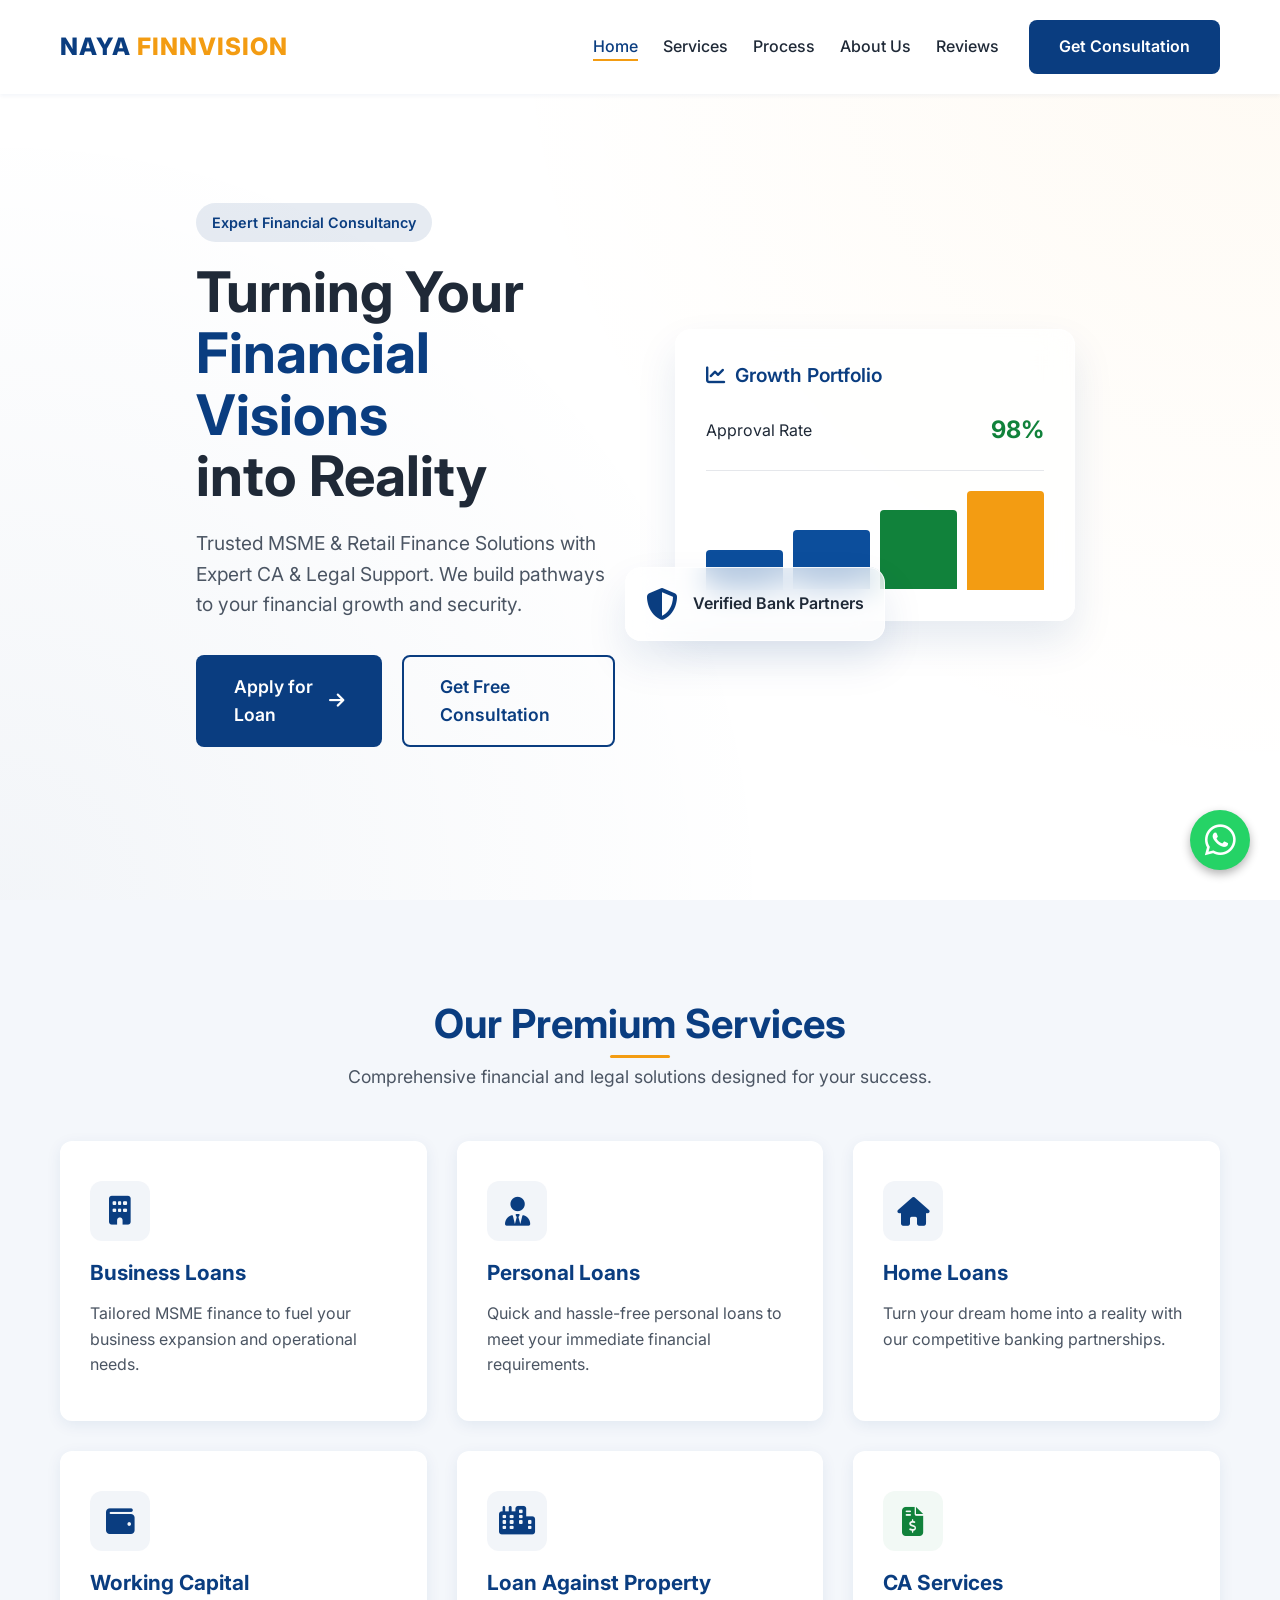
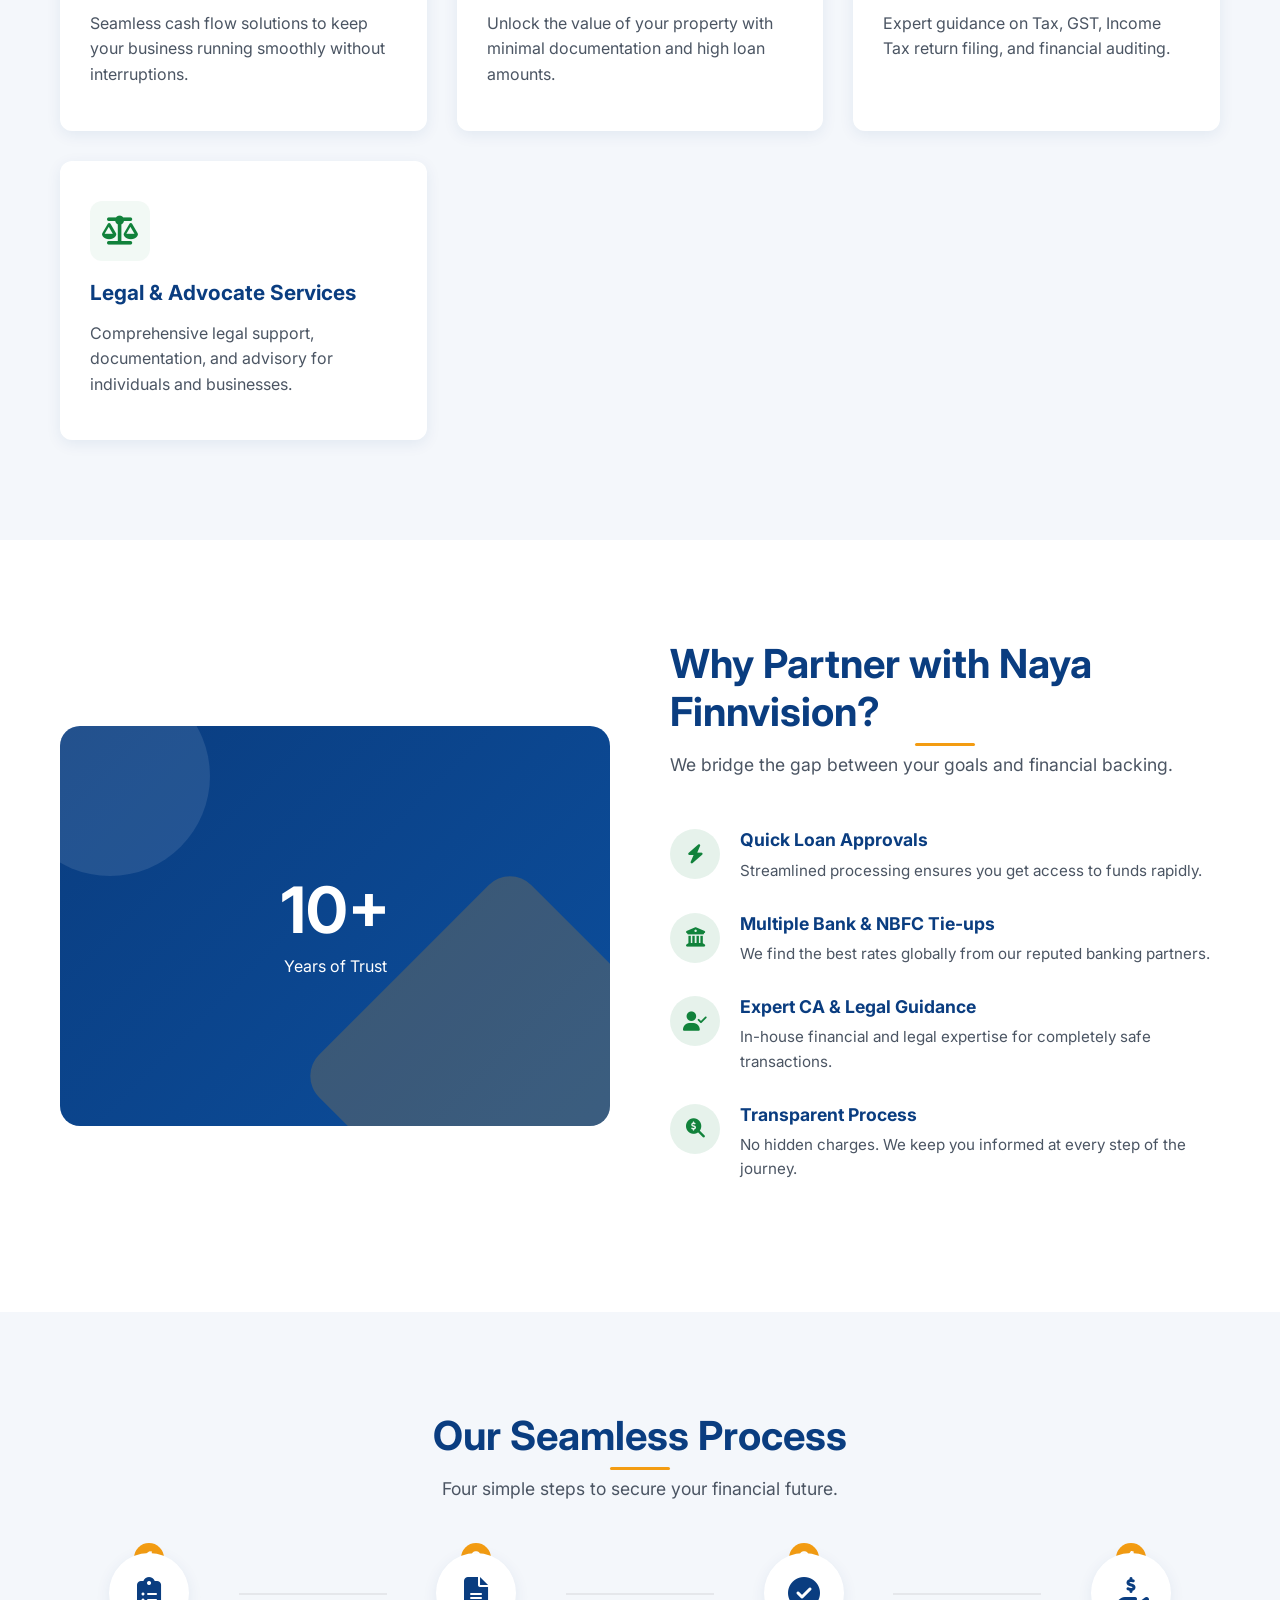
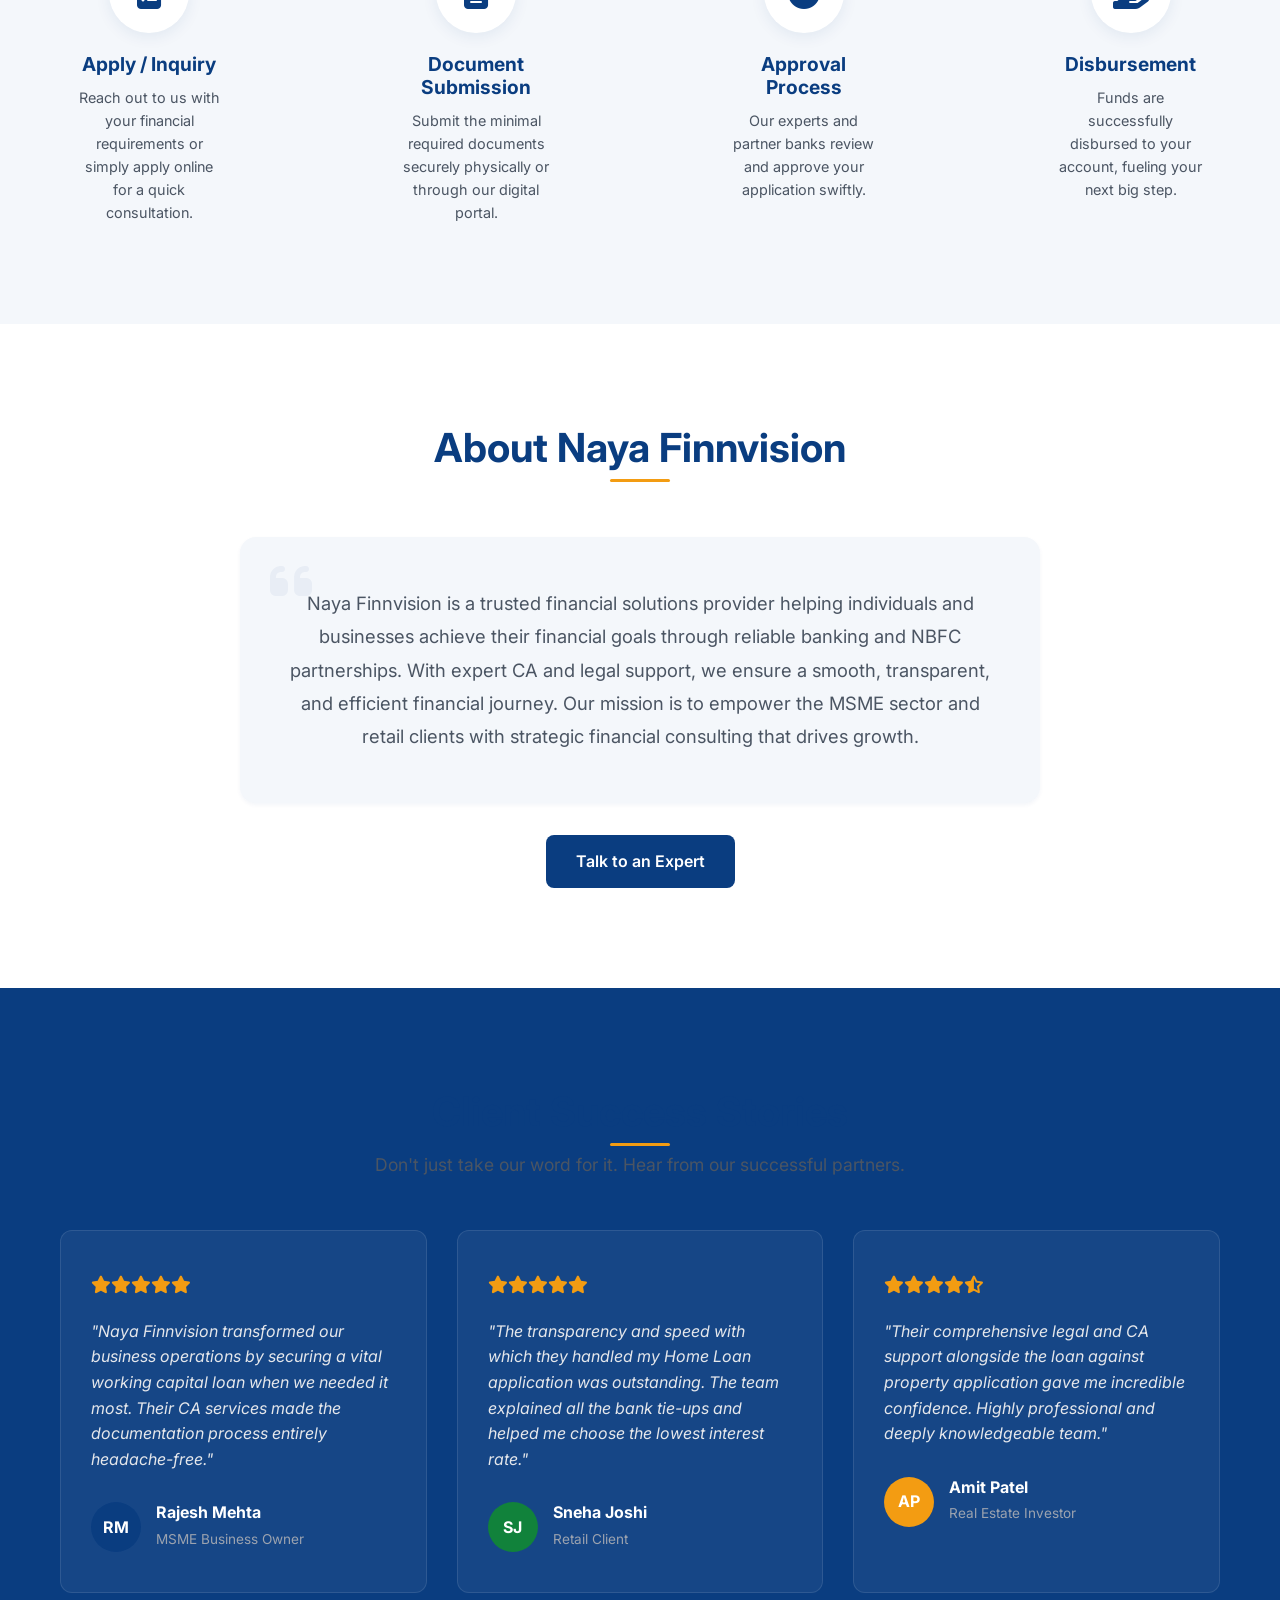
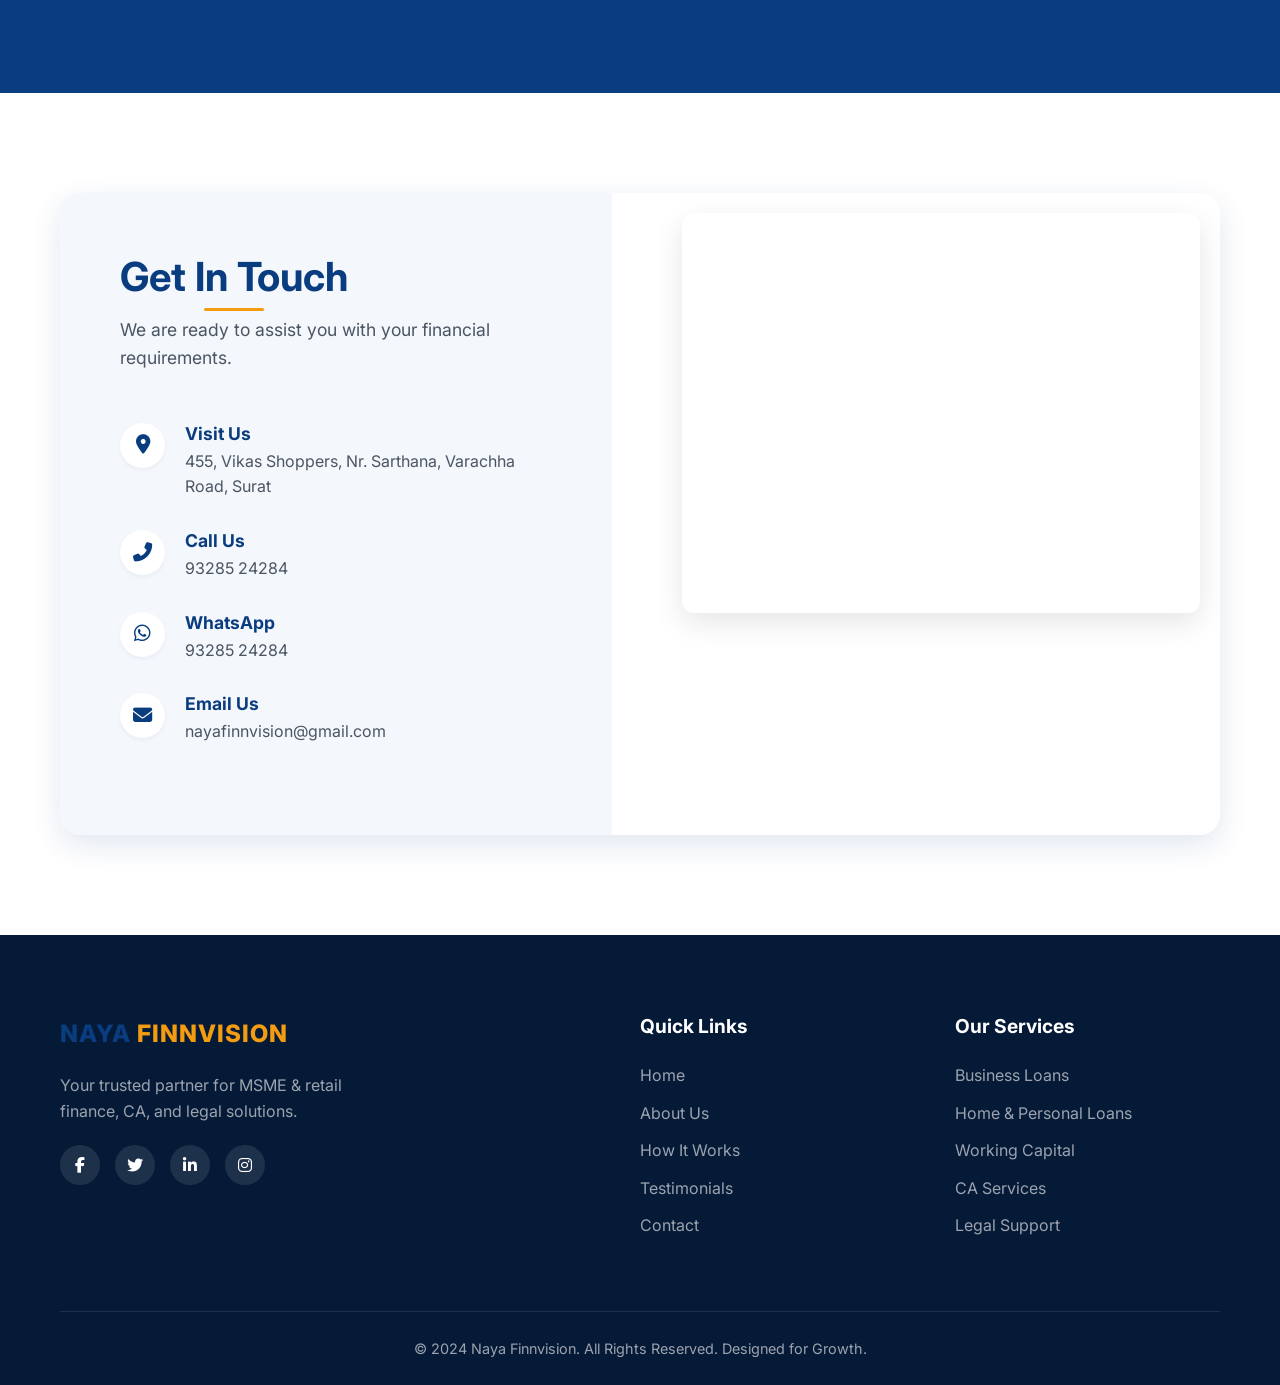
==== index.html @ 0c2c33d8 "first commit" ====
<!DOCTYPE html>
<html lang="en">
<head>
    <meta charset="UTF-8">
    <meta name="viewport" content="width=device-width, initial-scale=1.0">
    <title>Naya Finnvision | MSME & Retail Finance Solutions</title>
    <meta name="description" content="Trusted MSME & Retail Finance Solutions with Expert CA & Legal Support in Surat.">
    
    <!-- Google Fonts -->
    <link rel="preconnect" href="https://fonts.googleapis.com">
    <link rel="preconnect" href="https://fonts.gstatic.com" crossorigin>
    <link href="https://fonts.googleapis.com/css2?family=Inter:wght@300;400;500;600;700;800&display=swap" rel="stylesheet">
    
    <!-- FontAwesome -->
    <link rel="stylesheet" href="https://cdnjs.cloudflare.com/ajax/libs/font-awesome/6.4.0/css/all.min.css">
    
    <!-- AOS CSS for Animations -->
    <link href="https://unpkg.com/aos@2.3.1/dist/aos.css" rel="stylesheet">

    <link rel="stylesheet" href="style.css">
</head>
<body>

    <!-- Sticky Header -->
    <header id="header">
        <div class="container header-container">
            <a href="#" class="logo">
                <!-- Using text as placeholder, client can replace with img tag -->
                <span class="logo-text">NAYA <span class="highlight">FINNVISION</span></span>
            </a>
            <nav class="nav-menu" id="nav-menu">
                <ul class="nav-list">
                    <li><a href="#home" class="nav-link active">Home</a></li>
                    <li><a href="#services" class="nav-link">Services</a></li>
                    <li><a href="#process" class="nav-link">Process</a></li>
                    <li><a href="#about" class="nav-link">About Us</a></li>
                    <li><a href="#testimonials" class="nav-link">Reviews</a></li>
                </ul>
                <a href="#contact" class="btn btn-primary d-mobile-none">Get Consultation</a>
            </nav>
            <div class="mobile-toggle" id="mobile-toggle">
                <i class="fas fa-bars"></i>
            </div>
        </div>
    </header>

    <!-- Floating WhatsApp Button -->
    <a href="https://wa.me/919328524284" class="whatsapp-float" target="_blank" aria-label="Chat on WhatsApp">
        <i class="fab fa-whatsapp"></i>
    </a>

    <!-- Hero Section -->
    <section id="home" class="hero section-padding">
        <div class="hero-bg"></div>
        <div class="container hero-container">
            <div class="hero-content" data-aos="fade-up" data-aos-duration="1000">
                <div class="hero-badge">Expert Financial Consultancy</div>
                <h1 class="hero-title">Turning Your <span>Financial Visions</span> <br>into Reality</h1>
                <p class="hero-subtitle">Trusted MSME & Retail Finance Solutions with Expert CA & Legal Support. We build pathways to your financial growth and security.</p>
                <div class="hero-cta">
                    <a href="#services" class="btn btn-primary btn-lg">Apply for Loan <i class="fas fa-arrow-right"></i></a>
                    <a href="#contact" class="btn btn-outline btn-lg">Get Free Consultation</a>
                </div>
            </div>
            <div class="hero-image" data-aos="fade-left" data-aos-duration="1200" data-aos-delay="200">
                <div class="glass-card main-glass-card">
                    <div class="glass-header">
                        <i class="fas fa-chart-line"></i> Growth Portfolio
                    </div>
                    <div class="glass-body">
                        <div class="stat-row">
                            <span class="stat-label">Approval Rate</span>
                            <span class="stat-value text-green">98%</span>
                        </div>
                        <div class="bar-chart">
                            <div class="bar bar-1"></div>
                            <div class="bar bar-2"></div>
                            <div class="bar bar-3"></div>
                            <div class="bar bar-4 text-orange"></div>
                        </div>
                    </div>
                </div>
                <div class="glass-card small-glass-card float-anim">
                    <i class="fas fa-shield-alt text-blue"></i>
                    <p>Verified Bank Partners</p>
                </div>
            </div>
        </div>
    </section>

    <!-- Services Section -->
    <section id="services" class="services section-padding bg-light">
        <div class="container">
            <div class="section-title text-center" data-aos="fade-up">
                <h2>Our Premium Services</h2>
                <p>Comprehensive financial and legal solutions designed for your success.</p>
            </div>
            <div class="services-grid">
                <!-- Service 1 -->
                <div class="service-card" data-aos="fade-up" data-aos-delay="100">
                    <div class="service-icon"><i class="fas fa-building"></i></div>
                    <h3>Business Loans</h3>
                    <p>Tailored MSME finance to fuel your business expansion and operational needs.</p>
                </div>
                <!-- Service 2 -->
                <div class="service-card" data-aos="fade-up" data-aos-delay="200">
                    <div class="service-icon"><i class="fas fa-user-tie"></i></div>
                    <h3>Personal Loans</h3>
                    <p>Quick and hassle-free personal loans to meet your immediate financial requirements.</p>
                </div>
                <!-- Service 3 -->
                <div class="service-card" data-aos="fade-up" data-aos-delay="300">
                    <div class="service-icon"><i class="fas fa-home"></i></div>
                    <h3>Home Loans</h3>
                    <p>Turn your dream home into a reality with our competitive banking partnerships.</p>
                </div>
                <!-- Service 4 -->
                <div class="service-card" data-aos="fade-up" data-aos-delay="400">
                    <div class="service-icon"><i class="fas fa-wallet"></i></div>
                    <h3>Working Capital</h3>
                    <p>Seamless cash flow solutions to keep your business running smoothly without interruptions.</p>
                </div>
                <!-- Service 5 -->
                <div class="service-card" data-aos="fade-up" data-aos-delay="500">
                    <div class="service-icon"><i class="fas fa-city"></i></div>
                    <h3>Loan Against Property</h3>
                    <p>Unlock the value of your property with minimal documentation and high loan amounts.</p>
                </div>
                <!-- Service 6 -->
                <div class="service-card" data-aos="fade-up" data-aos-delay="600">
                    <div class="service-icon icon-alt"><i class="fas fa-file-invoice-dollar"></i></div>
                    <h3>CA Services</h3>
                    <p>Expert guidance on Tax, GST, Income Tax return filing, and financial auditing.</p>
                </div>
                <!-- Service 7 -->
                <div class="service-card" data-aos="fade-up" data-aos-delay="700">
                    <div class="service-icon icon-alt"><i class="fas fa-balance-scale"></i></div>
                    <h3>Legal & Advocate Services</h3>
                    <p>Comprehensive legal support, documentation, and advisory for individuals and businesses.</p>
                </div>
            </div>
        </div>
    </section>

    <!-- Why Choose Us -->
    <section class="why-choose-us section-padding">
        <div class="container">
            <div class="why-container">
                <div class="why-image" data-aos="fade-right">
                    <div class="image-wrapper">
                        <!-- Placeholder graphic reflecting trust and success -->
                        <div class="geometric-shape shape-1"></div>
                        <div class="geometric-shape shape-2"></div>
                        <div class="trust-badge">
                            <h3>10+</h3>
                            <p>Years of Trust</p>
                        </div>
                    </div>
                </div>
                <div class="why-content" data-aos="fade-left">
                    <div class="section-title">
                        <h2>Why Partner with Naya Finnvision?</h2>
                        <p>We bridge the gap between your goals and financial backing.</p>
                    </div>
                    <ul class="feature-list">
                        <li>
                            <div class="feature-icon"><i class="fas fa-bolt"></i></div>
                            <div class="feature-text">
                                <h4>Quick Loan Approvals</h4>
                                <p>Streamlined processing ensures you get access to funds rapidly.</p>
                            </div>
                        </li>
                        <li>
                            <div class="feature-icon"><i class="fas fa-university"></i></div>
                            <div class="feature-text">
                                <h4>Multiple Bank & NBFC Tie-ups</h4>
                                <p>We find the best rates globally from our reputed banking partners.</p>
                            </div>
                        </li>
                        <li>
                            <div class="feature-icon"><i class="fas fa-user-check"></i></div>
                            <div class="feature-text">
                                <h4>Expert CA & Legal Guidance</h4>
                                <p>In-house financial and legal expertise for completely safe transactions.</p>
                            </div>
                        </li>
                        <li>
                            <div class="feature-icon"><i class="fas fa-search-dollar"></i></div>
                            <div class="feature-text">
                                <h4>Transparent Process</h4>
                                <p>No hidden charges. We keep you informed at every step of the journey.</p>
                            </div>
                        </li>
                    </ul>
                </div>
            </div>
        </div>
    </section>

    <!-- Process Section -->
    <section id="process" class="process section-padding bg-light">
        <div class="container">
            <div class="section-title text-center" data-aos="fade-up">
                <h2>Our Seamless Process</h2>
                <p>Four simple steps to secure your financial future.</p>
            </div>
            <div class="process-steps">
                <div class="step" data-aos="fade-up" data-aos-delay="100">
                    <div class="step-icon">1</div>
                    <div class="step-icon-inner"><i class="fas fa-clipboard-list"></i></div>
                    <h3>Apply / Inquiry</h3>
                    <p>Reach out to us with your financial requirements or simply apply online for a quick consultation.</p>
                </div>
                <div class="step-connector" data-aos="fade-in" data-aos-delay="200"></div>
                <div class="step" data-aos="fade-up" data-aos-delay="300">
                    <div class="step-icon">2</div>
                    <div class="step-icon-inner"><i class="fas fa-file-alt"></i></div>
                    <h3>Document Submission</h3>
                    <p>Submit the minimal required documents securely physically or through our digital portal.</p>
                </div>
                <div class="step-connector" data-aos="fade-in" data-aos-delay="400"></div>
                <div class="step" data-aos="fade-up" data-aos-delay="500">
                    <div class="step-icon">3</div>
                    <div class="step-icon-inner"><i class="fas fa-check-circle"></i></div>
                    <h3>Approval Process</h3>
                    <p>Our experts and partner banks review and approve your application swiftly.</p>
                </div>
                <div class="step-connector" data-aos="fade-in" data-aos-delay="600"></div>
                <div class="step" data-aos="fade-up" data-aos-delay="700">
                    <div class="step-icon">4</div>
                    <div class="step-icon-inner"><i class="fas fa-hand-holding-usd"></i></div>
                    <h3>Disbursement</h3>
                    <p>Funds are successfully disbursed to your account, fueling your next big step.</p>
                </div>
            </div>
        </div>
    </section>

    <!-- About Section -->
    <section id="about" class="about section-padding">
        <div class="container">
            <div class="about-container">
                <div class="about-content" data-aos="fade-up">
                    <div class="section-title">
                        <h2>About Naya Finnvision</h2>
                    </div>
                    <div class="about-text-box">
                        <i class="fas fa-quote-left quote-icon"></i>
                        <p class="about-para">
                            Naya Finnvision is a trusted financial solutions provider helping individuals and businesses achieve their financial goals through reliable banking and NBFC partnerships. With expert CA and legal support, we ensure a smooth, transparent, and efficient financial journey. Our mission is to empower the MSME sector and retail clients with strategic financial consulting that drives growth.
                        </p>
                    </div>
                    <a href="#contact" class="btn btn-primary mt-4">Talk to an Expert</a>
                </div>
            </div>
        </div>
    </section>

    <!-- Testimonials Section -->
    <section id="testimonials" class="testimonials section-padding bg-dark text-white">
        <div class="container">
            <div class="section-title text-center" data-aos="fade-up">
                <h2>Client Success Stories</h2>
                <p>Don't just take our word for it. Hear from our successful partners.</p>
            </div>
            <div class="testimonial-grid">
                <!-- Review 1 -->
                <div class="testimonial-card" data-aos="fade-up" data-aos-delay="100">
                    <div class="stars">
                        <i class="fas fa-star"></i><i class="fas fa-star"></i><i class="fas fa-star"></i><i class="fas fa-star"></i><i class="fas fa-star"></i>
                    </div>
                    <p class="review-text">"Naya Finnvision transformed our business operations by securing a vital working capital loan when we needed it most. Their CA services made the documentation process entirely headache-free."</p>
                    <div class="reviewer">
                        <div class="avatar bg-blue">RM</div>
                        <div class="reviewer-info">
                            <h4>Rajesh Mehta</h4>
                            <span>MSME Business Owner</span>
                        </div>
                    </div>
                </div>
                <!-- Review 2 -->
                <div class="testimonial-card" data-aos="fade-up" data-aos-delay="200">
                    <div class="stars">
                        <i class="fas fa-star"></i><i class="fas fa-star"></i><i class="fas fa-star"></i><i class="fas fa-star"></i><i class="fas fa-star"></i>
                    </div>
                    <p class="review-text">"The transparency and speed with which they handled my Home Loan application was outstanding. The team explained all the bank tie-ups and helped me choose the lowest interest rate."</p>
                    <div class="reviewer">
                        <div class="avatar bg-green">SJ</div>
                        <div class="reviewer-info">
                            <h4>Sneha Joshi</h4>
                            <span>Retail Client</span>
                        </div>
                    </div>
                </div>
                <!-- Review 3 -->
                <div class="testimonial-card" data-aos="fade-up" data-aos-delay="300">
                    <div class="stars">
                        <i class="fas fa-star"></i><i class="fas fa-star"></i><i class="fas fa-star"></i><i class="fas fa-star"></i><i class="fas fa-star-half-alt"></i>
                    </div>
                    <p class="review-text">"Their comprehensive legal and CA support alongside the loan against property application gave me incredible confidence. Highly professional and deeply knowledgeable team."</p>
                    <div class="reviewer">
                        <div class="avatar bg-orange">AP</div>
                        <div class="reviewer-info">
                            <h4>Amit Patel</h4>
                            <span>Real Estate Investor</span>
                        </div>
                    </div>
                </div>
            </div>
        </div>
    </section>

    <!-- Contact Section -->
    <section id="contact" class="contact section-padding">
        <div class="container">
            <div class="contact-container">
                <div class="contact-info" data-aos="fade-right">
                    <div class="section-title">
                        <h2>Get In Touch</h2>
                        <p>We are ready to assist you with your financial requirements.</p>
                    </div>
                    <div class="contact-list">
                        <div class="contact-item">
                            <div class="icon"><i class="fas fa-map-marker-alt"></i></div>
                            <div class="content">
                                <h4>Visit Us</h4>
                                <p>455, Vikas Shoppers, Nr. Sarthana, Varachha Road, Surat</p>
                            </div>
                        </div>
                        <div class="contact-item">
                            <div class="icon"><i class="fas fa-phone-alt"></i></div>
                            <div class="content">
                                <h4>Call Us</h4>
                                <p>93285 24284</p>
                            </div>
                        </div>
                        <div class="contact-item">
                            <div class="icon"><i class="fab fa-whatsapp"></i></div>
                            <div class="content">
                                <h4>WhatsApp</h4>
                                <p>93285 24284</p>
                            </div>
                        </div>
                        <div class="contact-item">
                            <div class="icon"><i class="fas fa-envelope"></i></div>
                            <div class="content">
                                <h4>Email Us</h4>
                                <p>nayafinnvision@gmail.com</p>
                            </div>
                        </div>
                    </div>
                </div>
                <div class="contact-map" data-aos="fade-left">
                    <!-- Embedded Google Map -->
                    <iframe 
                        src="https://www.google.com/maps/embed?pb=!1m18!1m12!1m3!1d119062.9998124!2d72.74836696191636!3d21.164392476569145!2m3!1f0!2f0!3f0!3m2!1i1024!2i768!4f13.1!3m3!1m2!1s0x3be04e59411d1563%3A0xfe4558290938b042!2sSurat%2C%20Gujarat!5e0!3m2!1sen!2sin!4v1716382098650!5m2!1sen!2sin" 
                        width="100%" 
                        height="400" 
                        style="border:0; border-radius: 12px; box-shadow: 0 10px 30px rgba(0,0,0,0.1);" 
                        allowfullscreen="" 
                        loading="lazy" 
                        referrerpolicy="no-referrer-when-downgrade">
                    </iframe>
                </div>
            </div>
        </div>
    </section>

    <!-- Footer -->
    <footer class="footer">
        <div class="container">
            <div class="footer-top">
                <div class="footer-brand">
                    <a href="#" class="logo footer-logo">
                        <span class="logo-text text-white">NAYA <span class="highlight">FINNVISION</span></span>
                    </a>
                    <p>Your trusted partner for MSME & retail finance, CA, and legal solutions.</p>
                    <div class="social-links">
                        <a href="#"><i class="fab fa-facebook-f"></i></a>
                        <a href="#"><i class="fab fa-twitter"></i></a>
                        <a href="#"><i class="fab fa-linkedin-in"></i></a>
                        <a href="#"><i class="fab fa-instagram"></i></a>
                    </div>
                </div>
                <div class="footer-links">
                    <h3>Quick Links</h3>
                    <ul>
                        <li><a href="#home">Home</a></li>
                        <li><a href="#about">About Us</a></li>
                        <li><a href="#process">How It Works</a></li>
                        <li><a href="#testimonials">Testimonials</a></li>
                        <li><a href="#contact">Contact</a></li>
                    </ul>
                </div>
                <div class="footer-links">
                    <h3>Our Services</h3>
                    <ul>
                        <li><a href="#services">Business Loans</a></li>
                        <li><a href="#services">Home & Personal Loans</a></li>
                        <li><a href="#services">Working Capital</a></li>
                        <li><a href="#services">CA Services</a></li>
                        <li><a href="#services">Legal Support</a></li>
                    </ul>
                </div>
            </div>
            <div class="footer-bottom">
                <p>&copy; 2024 Naya Finnvision. All Rights Reserved. Designed for Growth.</p>
            </div>
        </div>
    </footer>

    <!-- AOS JS -->
    <script src="https://unpkg.com/aos@2.3.1/dist/aos.js"></script>
    <script src="script.js"></script>
</body>
</html>
---- style.css ----
/* CSS Variables defining the Brand Identity */
:root {
    /* Brand Colors */
    --deep-blue: #0A3D80;
    --deep-blue-light: #0C4E9C;
    --green: #11823B;
    --green-light: #189e49;
    --orange: #F39C12;
    --yellow: #F1C40F;
    
    /* Backgrounds & Text */
    --bg-light: #F4F7FB;
    --bg-white: #FFFFFF;
    --text-primary: #1F2937;
    --text-secondary: #4B5563;
    --text-light: #9CA3AF;
    --border-color: #E5E7EB;

    /* Shadows */
    --shadow-sm: 0 2px 4px rgba(10, 61, 128, 0.05);
    --shadow-md: 0 4px 15px rgba(10, 61, 128, 0.08);
    --shadow-lg: 0 10px 30px rgba(10, 61, 128, 0.12);
    --shadow-hover: 0 15px 40px rgba(10, 61, 128, 0.18);
    
    /* Transition */
    --transition: all 0.3s ease;
}

/* Base Styles */
* {
    margin: 0;
    padding: 0;
    box-sizing: border-box;
}

html {
    scroll-behavior: smooth;
    font-size: 16px;
}

body {
    font-family: 'Inter', sans-serif;
    color: var(--text-primary);
    line-height: 1.6;
    background-color: var(--bg-white);
    overflow-x: hidden;
}

a {
    text-decoration: none;
    color: inherit;
    transition: var(--transition);
}

ul {
    list-style: none;
}

img {
    max-width: 100%;
    height: auto;
}

/* Typography */
h1, h2, h3, h4, h5, h6 {
    color: var(--deep-blue);
    font-weight: 700;
    line-height: 1.2;
}

.text-blue { color: var(--deep-blue) !important; }
.text-green { color: var(--green) !important; }
.text-orange { color: var(--orange) !important; }

.bg-dark { background-color: var(--deep-blue) !important; color: white; }
.bg-light { background-color: var(--bg-light) !important; }
.bg-blue { background-color: var(--deep-blue); }
.bg-green { background-color: var(--green); }
.bg-orange { background-color: var(--orange); }

/* Layout Utilities */
.container {
    max-width: 1200px;
    margin: 0 auto;
    padding: 0 20px;
}

.section-padding {
    padding: 100px 0;
}

.text-center {
    text-align: center;
}

.mt-4 {
    margin-top: 2rem;
}

.section-title {
    margin-bottom: 50px;
}

.section-title h2 {
    font-size: 2.5rem;
    margin-bottom: 15px;
    position: relative;
    display: inline-block;
}

.section-title h2::after {
    content: '';
    position: absolute;
    bottom: -10px;
    left: 50%;
    transform: translateX(-50%);
    width: 60px;
    height: 3px;
    background-color: var(--orange);
    border-radius: 2px;
}

.section-title.text-left h2::after {
    left: 0;
    transform: none;
}

.section-title p {
    color: var(--text-secondary);
    font-size: 1.1rem;
    max-width: 600px;
    margin: 0 auto;
}

/* Buttons */
.btn {
    display: inline-flex;
    align-items: center;
    justify-content: center;
    padding: 12px 28px;
    border-radius: 8px;
    font-weight: 600;
    font-size: 1rem;
    cursor: pointer;
    transition: var(--transition);
    border: 2px solid transparent;
}

.btn-primary {
    background-color: var(--deep-blue);
    color: white;
}

.btn-primary:hover {
    background-color: var(--deep-blue-light);
    transform: translateY(-2px);
    box-shadow: var(--shadow-md);
}

.btn-outline {
    background-color: transparent;
    border-color: var(--deep-blue);
    color: var(--deep-blue);
}

.btn-outline:hover {
    background-color: var(--deep-blue);
    color: white;
}

.btn-lg {
    padding: 16px 36px;
    font-size: 1.1rem;
}

.btn i {
    margin-left: 8px;
}

/* Header & Navigation */
header {
    position: fixed;
    top: 0;
    left: 0;
    width: 100%;
    background-color: rgba(255, 255, 255, 0.95);
    backdrop-filter: blur(10px);
    box-shadow: var(--shadow-sm);
    z-index: 1000;
    transition: var(--transition);
    padding: 20px 0;
}

header.scrolled {
    padding: 15px 0;
    box-shadow: var(--shadow-md);
}

.header-container {
    display: flex;
    justify-content: space-between;
    align-items: center;
}

.logo {
    display: flex;
    align-items: center;
}

.logo-text {
    font-size: 1.5rem;
    font-weight: 800;
    color: var(--deep-blue);
    letter-spacing: 1px;
}

.logo-text .highlight {
    color: var(--orange);
}

.nav-menu {
    display: flex;
    align-items: center;
    gap: 30px;
}

.nav-list {
    display: flex;
    gap: 25px;
}

.nav-link {
    color: var(--text-primary);
    font-weight: 500;
    font-size: 1rem;
    position: relative;
}

.nav-link::after {
    content: '';
    position: absolute;
    bottom: -5px;
    left: 0;
    width: 0;
    height: 2px;
    background-color: var(--orange);
    transition: var(--transition);
}

.nav-link:hover::after, .nav-link.active::after {
    width: 100%;
}

.nav-link:hover, .nav-link.active {
    color: var(--deep-blue);
}

.mobile-toggle {
    display: none;
    font-size: 1.5rem;
    color: var(--deep-blue);
    cursor: pointer;
}

/* Hero Section */
.hero {
    position: relative;
    padding-top: 150px;
    min-height: 100vh;
    display: flex;
    align-items: center;
    overflow: hidden;
}

.hero-bg {
    position: absolute;
    top: 0;
    left: 0;
    width: 100%;
    height: 100%;
    background: radial-gradient(circle at right top, rgba(243, 156, 18, 0.05), transparent 50%),
                radial-gradient(circle at left bottom, rgba(10, 61, 128, 0.05), transparent 50%);
    z-index: -1;
}

.hero-container {
    display: flex;
    align-items: center;
    justify-content: space-between;
    gap: 50px;
}

.hero-content {
    flex: 1;
    max-width: 600px;
}

.hero-badge {
    display: inline-block;
    padding: 8px 16px;
    background-color: rgba(10, 61, 128, 0.1);
    color: var(--deep-blue);
    border-radius: 50px;
    font-size: 0.9rem;
    font-weight: 600;
    margin-bottom: 20px;
}

.hero-title {
    font-size: 3.5rem;
    margin-bottom: 20px;
    line-height: 1.1;
    color: var(--text-primary);
}

.hero-title span {
    color: var(--deep-blue);
}

.hero-subtitle {
    font-size: 1.2rem;
    color: var(--text-secondary);
    margin-bottom: 35px;
    line-height: 1.6;
}

.hero-cta {
    display: flex;
    gap: 20px;
}

.hero-image {
    flex: 1;
    position: relative;
    display: flex;
    justify-content: center;
}

/* Glassmorphism Elements in Hero */
.glass-card {
    background: rgba(255, 255, 255, 0.7);
    backdrop-filter: blur(15px);
    -webkit-backdrop-filter: blur(15px);
    border: 1px solid rgba(255, 255, 255, 0.8);
    border-radius: 16px;
    box-shadow: 0 20px 40px rgba(10, 61, 128, 0.1);
    padding: 30px;
}

.main-glass-card {
    width: 100%;
    max-width: 400px;
    z-index: 2;
}

.glass-header {
    font-size: 1.2rem;
    font-weight: 600;
    color: var(--deep-blue);
    margin-bottom: 20px;
    display: flex;
    align-items: center;
    gap: 10px;
}

.stat-row {
    display: flex;
    justify-content: space-between;
    align-items: center;
    margin-bottom: 15px;
}

.stat-value {
    font-size: 1.5rem;
    font-weight: 700;
}

.bar-chart {
    display: flex;
    align-items: flex-end;
    gap: 10px;
    height: 120px;
    margin-top: 20px;
    padding-top: 20px;
    border-top: 1px solid var(--border-color);
}

.bar {
    flex: 1;
    background-color: var(--deep-blue-light);
    border-radius: 4px 4px 0 0;
    animation: barGrow 1.5s ease-out forwards;
    transform-origin: bottom;
}

.bar-1 { height: 40%; animation-delay: 0.1s; }
.bar-2 { height: 60%; animation-delay: 0.3s; }
.bar-3 { height: 80%; background-color: var(--green); animation-delay: 0.5s; }
.bar-4 { height: 100%; background-color: var(--orange); animation-delay: 0.7s; }

@keyframes barGrow {
    from { transform: scaleY(0); }
    to { transform: scaleY(1); }
}

.small-glass-card {
    position: absolute;
    bottom: -20px;
    left: -40px;
    padding: 20px;
    display: flex;
    align-items: center;
    gap: 15px;
    font-weight: 600;
    z-index: 3;
}

.small-glass-card i {
    font-size: 2rem;
}

.float-anim {
    animation: float 4s ease-in-out infinite;
}

@keyframes float {
    0% { transform: translateY(0px); }
    50% { transform: translateY(-15px); }
    100% { transform: translateY(0px); }
}

/* Services Section */
.services-grid {
    display: grid;
    grid-template-columns: repeat(auto-fill, minmax(300px, 1fr));
    gap: 30px;
}

.service-card {
    background: var(--bg-white);
    padding: 40px 30px;
    border-radius: 12px;
    box-shadow: var(--shadow-md);
    transition: var(--transition);
    border-bottom: 3px solid transparent;
}

.service-card:hover {
    transform: translateY(-10px);
    box-shadow: var(--shadow-hover);
    border-bottom-color: var(--orange);
}

.service-icon {
    width: 60px;
    height: 60px;
    background-color: rgba(10, 61, 128, 0.05);
    border-radius: 12px;
    display: flex;
    align-items: center;
    justify-content: center;
    font-size: 1.8rem;
    color: var(--deep-blue);
    margin-bottom: 20px;
    transition: var(--transition);
}

.icon-alt {
    color: var(--green);
    background-color: rgba(17, 130, 59, 0.05);
}

.service-card:hover .service-icon {
    background-color: var(--deep-blue);
    color: white;
}

.service-card:hover .icon-alt {
    background-color: var(--green);
    color: white;
}

.service-card h3 {
    margin-bottom: 15px;
    font-size: 1.3rem;
}

.service-card p {
    color: var(--text-secondary);
}

/* Why Choose Us */
.why-container {
    display: flex;
    align-items: center;
    gap: 60px;
}

.why-image, .why-content {
    flex: 1;
}

.image-wrapper {
    position: relative;
    width: 100%;
    height: 400px;
    background: linear-gradient(135deg, var(--deep-blue) 0%, var(--deep-blue-light) 100%);
    border-radius: 20px;
    display: flex;
    align-items: center;
    justify-content: center;
    overflow: hidden;
}

.geometric-shape {
    position: absolute;
    background: rgba(255, 255, 255, 0.1);
}

.shape-1 {
    width: 200px;
    height: 200px;
    border-radius: 50%;
    top: -50px;
    left: -50px;
}

.shape-2 {
    width: 300px;
    height: 300px;
    border-radius: 30px;
    transform: rotate(45deg);
    bottom: -100px;
    right: -50px;
    background: rgba(243, 156, 18, 0.2);
}

.trust-badge {
    text-align: center;
    color: white;
    z-index: 2;
}

.trust-badge h3 {
    font-size: 4rem;
    color: white;
    margin-bottom: 5px;
}

.feature-list li {
    display: flex;
    gap: 20px;
    margin-bottom: 30px;
}

.feature-icon {
    width: 50px;
    height: 50px;
    background-color: rgba(17, 130, 59, 0.1);
    color: var(--green);
    border-radius: 50%;
    display: flex;
    align-items: center;
    justify-content: center;
    font-size: 1.2rem;
    flex-shrink: 0;
}

.feature-text h4 {
    margin-bottom: 8px;
    font-size: 1.1rem;
}

.feature-text p {
    color: var(--text-secondary);
    font-size: 0.95rem;
}

/* Process Section */
.process-steps {
    display: flex;
    justify-content: space-between;
    align-items: flex-start;
    position: relative;
    margin-top: 50px;
}

.step {
    flex: 1;
    text-align: center;
    position: relative;
    z-index: 2;
    padding: 0 15px;
}

.step-icon {
    width: 30px;
    height: 30px;
    background-color: var(--orange);
    color: white;
    border-radius: 50%;
    display: flex;
    align-items: center;
    justify-content: center;
    font-weight: 700;
    margin: 0 auto 15px;
    position: absolute;
    top: -10px;
    left: 50%;
    transform: translateX(-50%);
    box-shadow: 0 0 0 4px var(--bg-light);
}

.step-icon-inner {
    width: 80px;
    height: 80px;
    background-color: white;
    border-radius: 50%;
    display: flex;
    align-items: center;
    justify-content: center;
    font-size: 2rem;
    color: var(--deep-blue);
    margin: 0 auto 20px;
    box-shadow: var(--shadow-md);
    position: relative;
}

.step h3 {
    margin-bottom: 10px;
    font-size: 1.2rem;
}

.step p {
    color: var(--text-secondary);
    font-size: 0.9rem;
}

.step-connector {
    flex: 1;
    height: 2px;
    background-color: var(--border-color);
    position: relative;
    top: 40px;
    z-index: 1;
}

/* About Section */
.about-container {
    max-width: 800px;
    margin: 0 auto;
    text-align: center;
}

.about-text-box {
    background-color: var(--bg-light);
    padding: 50px;
    border-radius: 16px;
    position: relative;
    box-shadow: var(--shadow-sm);
}

.quote-icon {
    position: absolute;
    top: 20px;
    left: 30px;
    font-size: 3rem;
    color: rgba(10, 61, 128, 0.05);
}

.about-para {
    font-size: 1.15rem;
    color: var(--text-secondary);
    line-height: 1.8;
    position: relative;
    z-index: 2;
}

/* Testimonials */
.testimonial-grid {
    display: grid;
    grid-template-columns: repeat(3, 1fr);
    gap: 30px;
    margin-top: 50px;
}

.testimonial-card {
    background-color: rgba(255, 255, 255, 0.05);
    padding: 40px 30px;
    border-radius: 12px;
    border: 1px solid rgba(255, 255, 255, 0.1);
}

.stars {
    color: var(--orange);
    margin-bottom: 20px;
    font-size: 1.1rem;
}

.review-text {
    font-style: italic;
    color: #e5e7eb;
    margin-bottom: 30px;
    font-size: 1rem;
}

.reviewer {
    display: flex;
    align-items: center;
    gap: 15px;
}

.avatar {
    width: 50px;
    height: 50px;
    border-radius: 50%;
    display: flex;
    align-items: center;
    justify-content: center;
    font-weight: 700;
    color: white;
}

.reviewer-info h4 {
    color: white;
    font-size: 1rem;
    margin-bottom: 3px;
}

.reviewer-info span {
    font-size: 0.85rem;
    color: var(--text-light);
}

/* Contact Section */
.contact-container {
    display: flex;
    gap: 50px;
    background: white;
    border-radius: 20px;
    box-shadow: var(--shadow-lg);
    overflow: hidden;
}

.contact-info {
    flex: 1;
    padding: 60px;
    background-color: var(--bg-light);
}

.contact-map {
    flex: 1.2;
    padding: 20px;
}

.contact-item {
    display: flex;
    gap: 20px;
    margin-bottom: 30px;
}

.contact-item .icon {
    width: 45px;
    height: 45px;
    background-color: white;
    box-shadow: var(--shadow-sm);
    border-radius: 50%;
    display: flex;
    align-items: center;
    justify-content: center;
    color: var(--deep-blue);
    font-size: 1.2rem;
    flex-shrink: 0;
}

.contact-item h4 {
    margin-bottom: 5px;
    font-size: 1.1rem;
}

.contact-item p {
    color: var(--text-secondary);
}

/* Footer */
footer {
    background-color: #051A36;
    color: white;
    padding-top: 80px;
}

.footer-top {
    display: grid;
    grid-template-columns: 2fr 1fr 1fr;
    gap: 50px;
    margin-bottom: 60px;
}

.footer-brand p {
    color: #9CA3AF;
    margin: 20px 0;
    max-width: 300px;
}

.social-links {
    display: flex;
    gap: 15px;
}

.social-links a {
    width: 40px;
    height: 40px;
    background-color: rgba(255, 255, 255, 0.1);
    display: flex;
    align-items: center;
    justify-content: center;
    border-radius: 50%;
    transition: var(--transition);
}

.social-links a:hover {
    background-color: var(--orange);
    color: white;
}

.footer-links h3 {
    color: white;
    margin-bottom: 25px;
    font-size: 1.2rem;
}

.footer-links ul li {
    margin-bottom: 12px;
}

.footer-links ul li a {
    color: #9CA3AF;
}

.footer-links ul li a:hover {
    color: var(--orange);
    padding-left: 5px;
}

.footer-bottom {
    border-top: 1px solid rgba(255, 255, 255, 0.1);
    padding: 25px 0;
    text-align: center;
    color: #9CA3AF;
    font-size: 0.9rem;
}

/* WhatsApp Floating Button */
.whatsapp-float {
    position: fixed;
    bottom: 30px;
    right: 30px;
    width: 60px;
    height: 60px;
    background-color: #25D366;
    color: white;
    border-radius: 50%;
    display: flex;
    align-items: center;
    justify-content: center;
    font-size: 35px;
    box-shadow: 0 4px 10px rgba(0, 0, 0, 0.3);
    z-index: 1000;
    transition: var(--transition);
}

.whatsapp-float:hover {
    transform: scale(1.1);
    box-shadow: 0 6px 15px rgba(0, 0, 0, 0.4);
}

/* Responsive Design */
@media (max-width: 1024px) {
    .hero-title { font-size: 3rem; }
    .testimonial-grid { grid-template-columns: repeat(2, 1fr); }
    .process-steps { flex-wrap: wrap; }
    .step-connector { display: none; }
    .step { width: 50%; flex: none; margin-bottom: 40px; }
}

@media (max-width: 768px) {
    .header-container { position: relative; }
    .nav-menu {
        position: absolute;
        top: 100%;
        left: 0;
        width: 100%;
        background-color: white;
        flex-direction: column;
        padding: 20px;
        box-shadow: var(--shadow-md);
        clip-path: polygon(0 0, 100% 0, 100% 0, 0 0);
        transition: var(--transition);
        opacity: 0;
    }
    
    .nav-menu.active {
        clip-path: polygon(0 0, 100% 0, 100% 100%, 0 100%);
        opacity: 1;
    }
    
    .nav-list {
        flex-direction: column;
        width: 100%;
        text-align: center;
    }
    
    .d-mobile-none { display: none; }
    .mobile-toggle { display: block; }

    .hero-container { flex-direction: column; text-align: center; }
    .hero-title { font-size: 2.5rem; }
    .hero-cta { justify-content: center; flex-direction: column; }
    
    .why-container, .contact-container { flex-direction: column; }
    
    .testimonial-grid { grid-template-columns: 1fr; }
    .footer-top { grid-template-columns: 1fr; text-align: center; }
    .social-links { justify-content: center; }
    
    .contact-info { padding: 40px 20px; }
    .contact-item { justify-content: center; text-align: left; }
}

@media (max-width: 480px) {
    .section-title h2 { font-size: 2rem; }
    .step { width: 100%; }
    .about-text-box { padding: 30px 20px; }
}
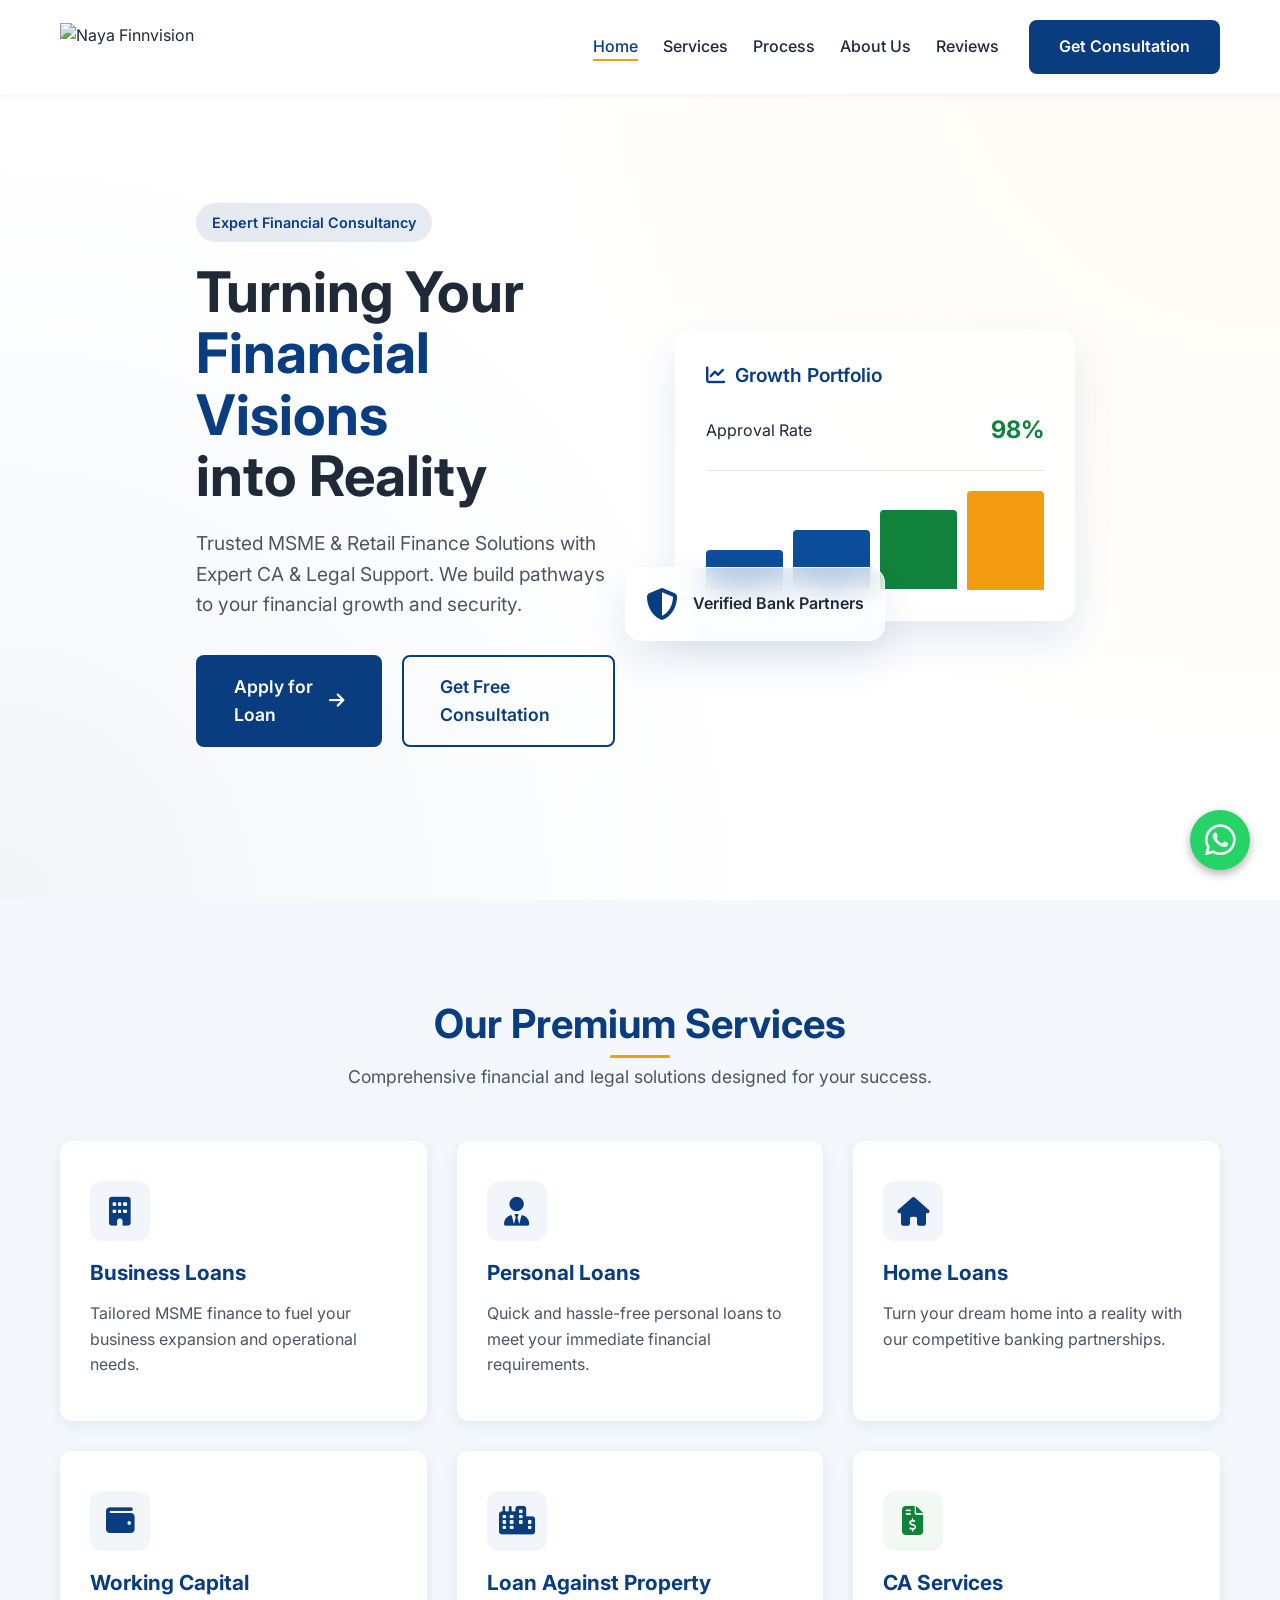
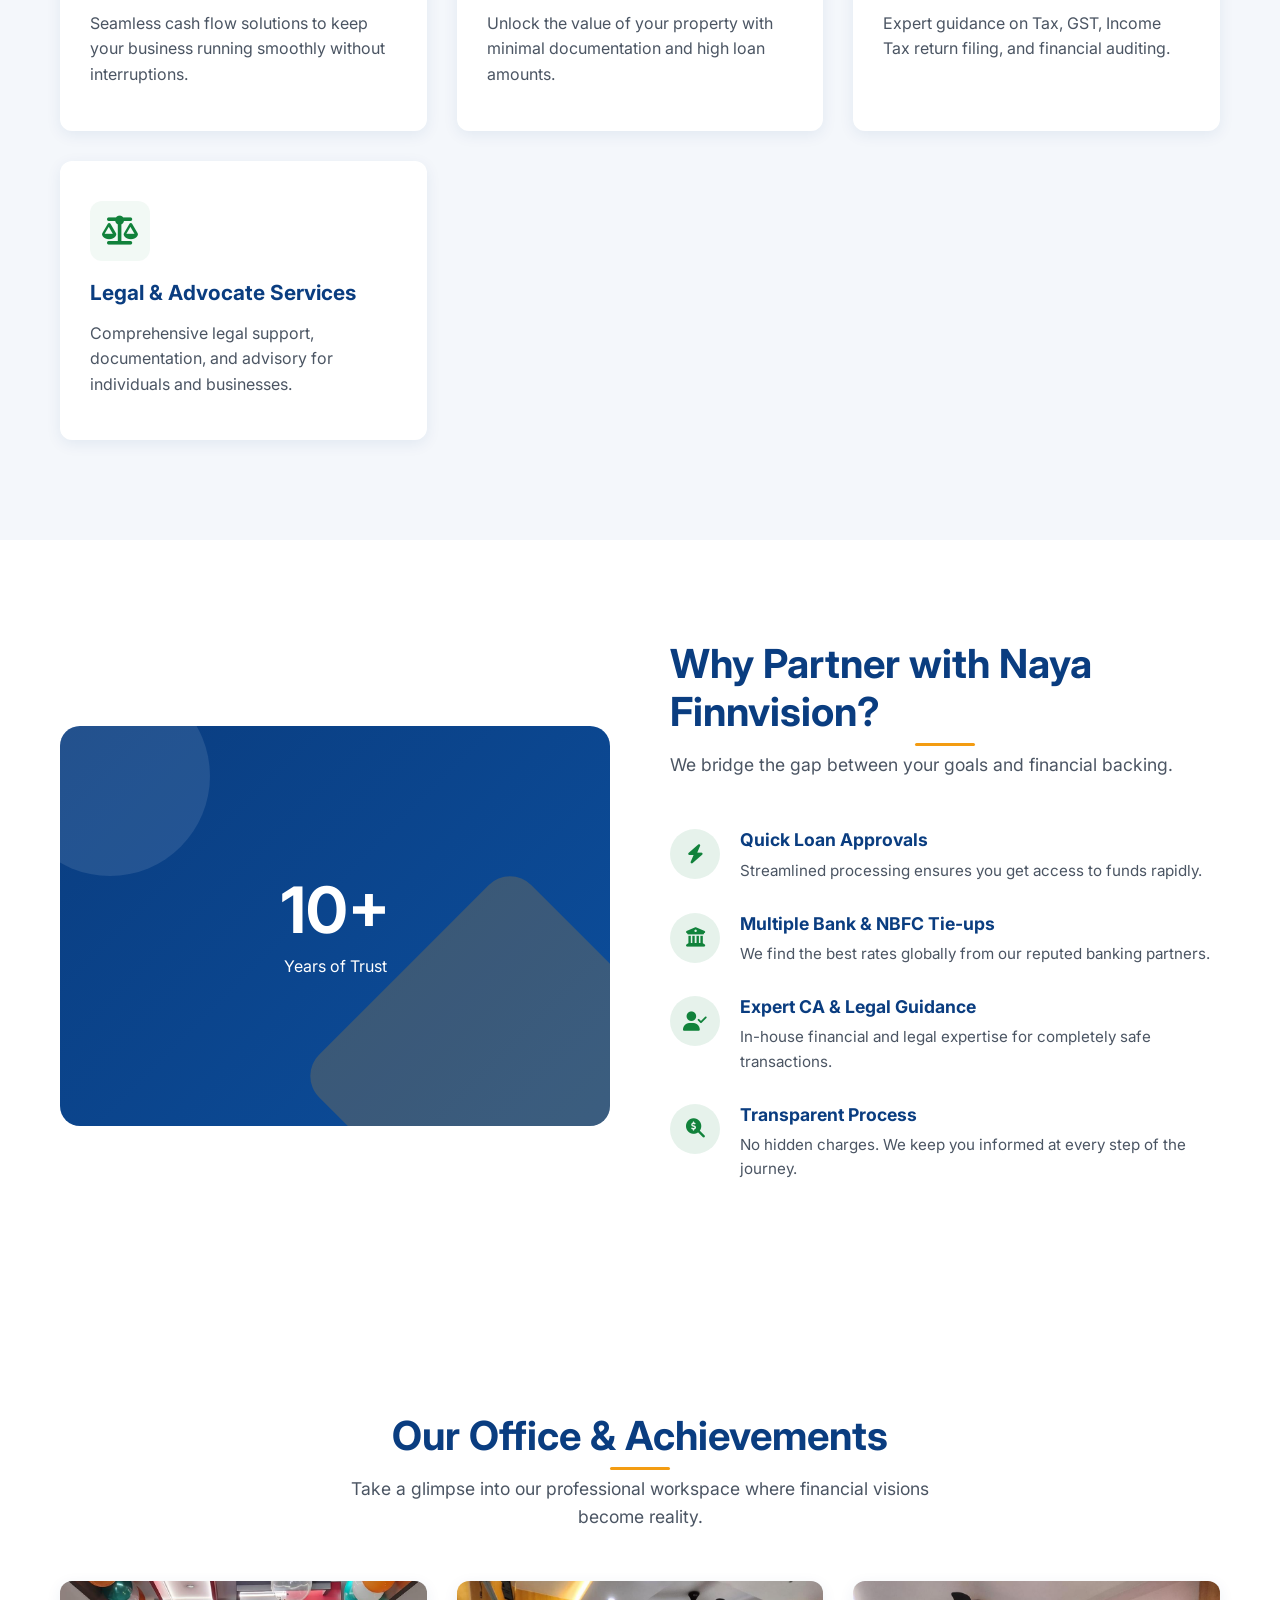
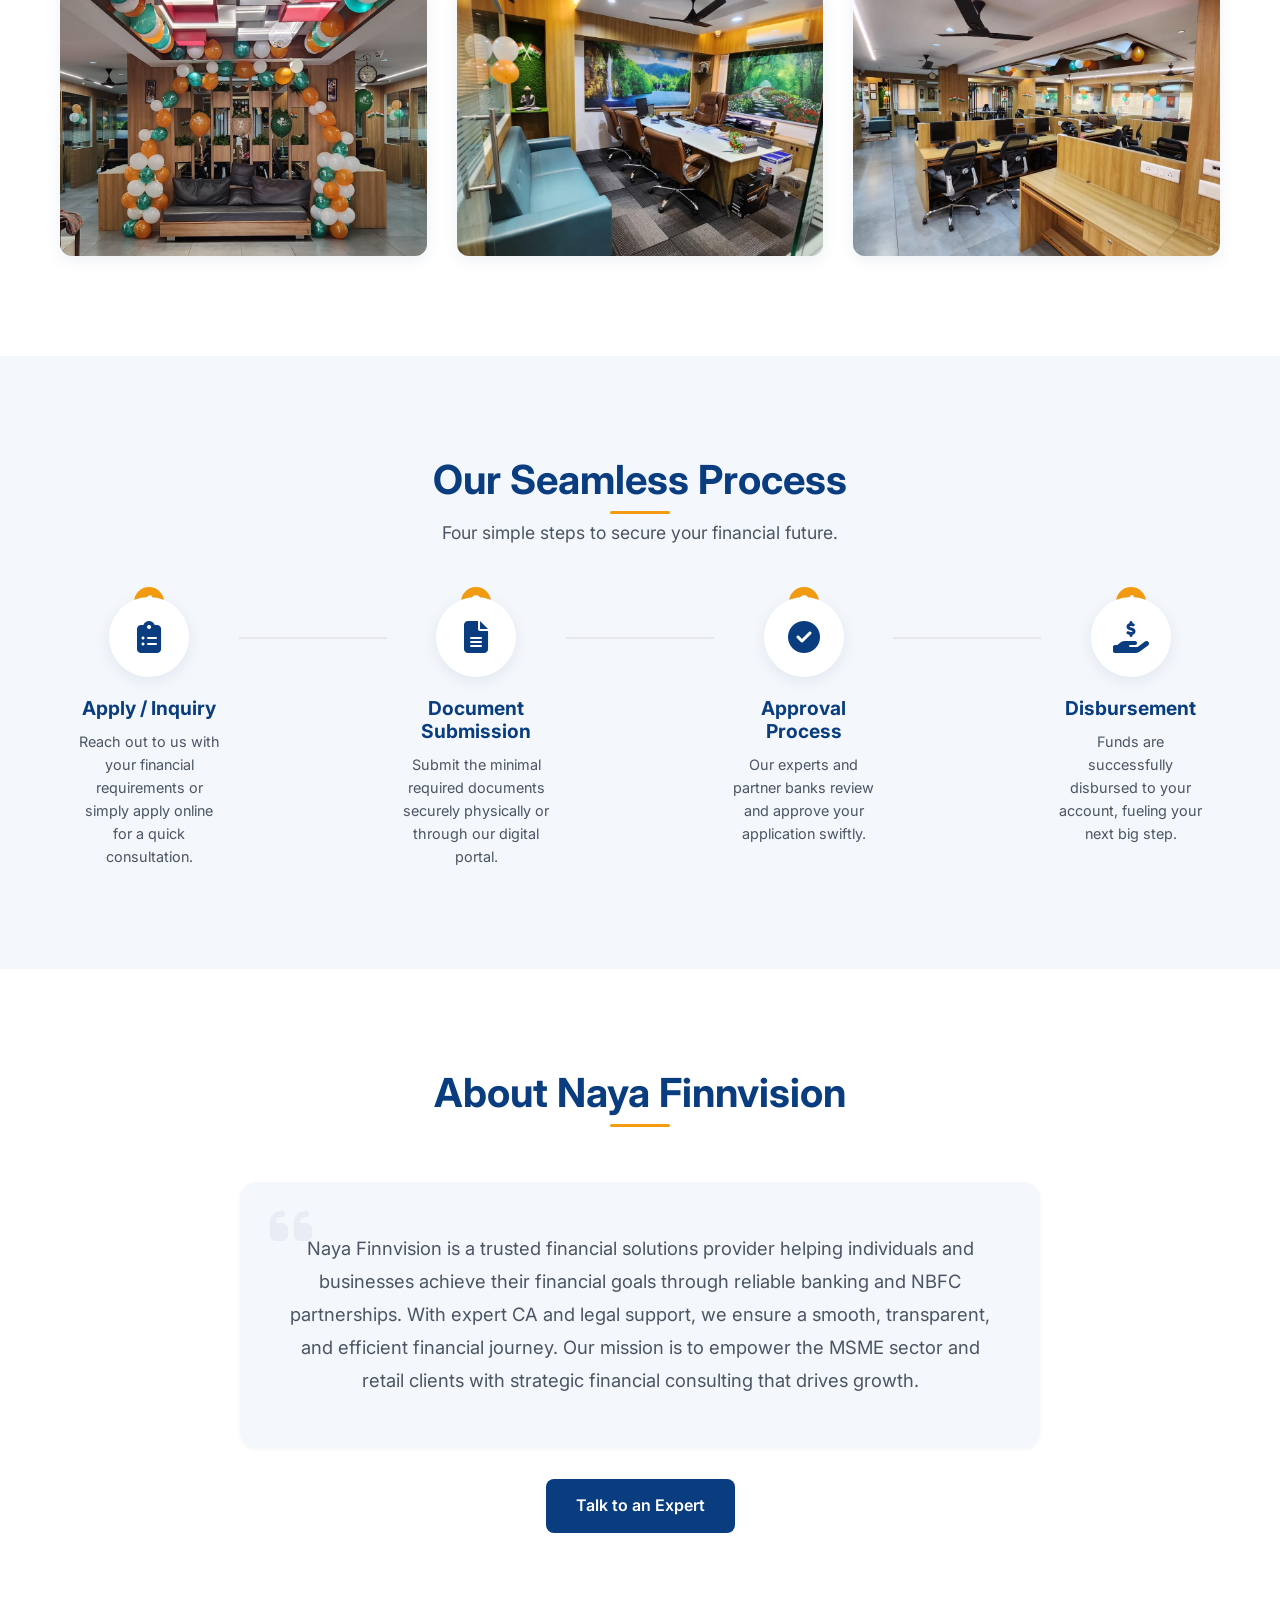
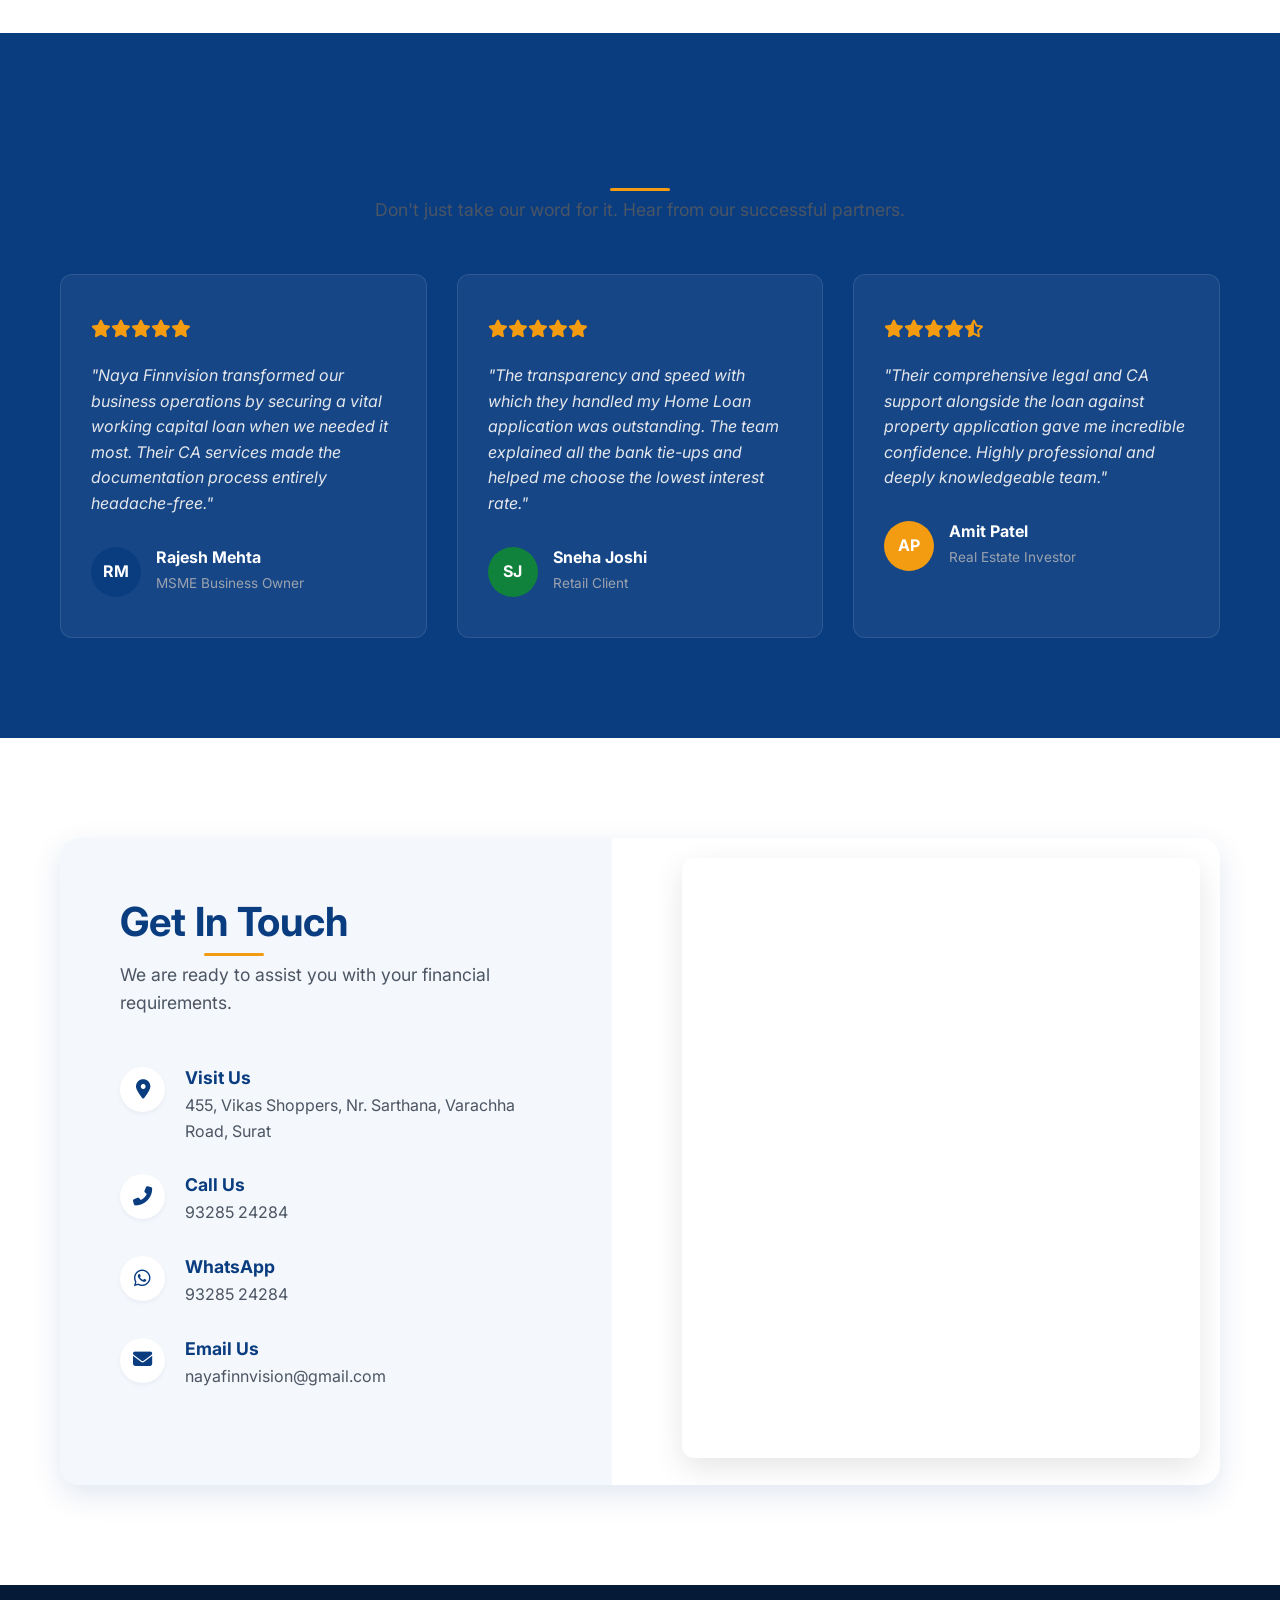
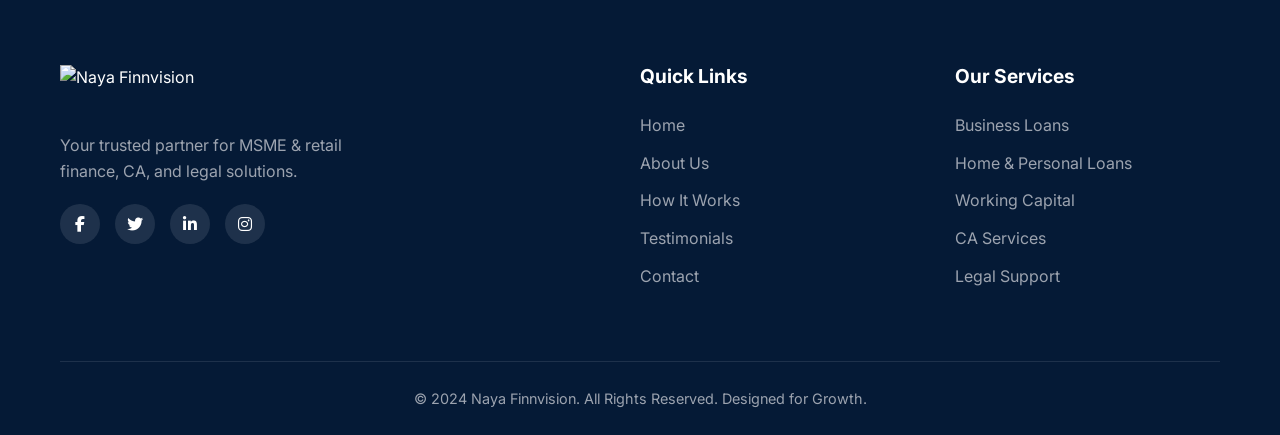
==== commit b1687930: "feat: Add digital business card page with new styles and supporting image assets." ====
--- a/index.html
+++ b/index.html
@@ -1,32 +1,34 @@
 <!DOCTYPE html>
 <html lang="en">
+
 <head>
     <meta charset="UTF-8">
     <meta name="viewport" content="width=device-width, initial-scale=1.0">
     <title>Naya Finnvision | MSME & Retail Finance Solutions</title>
     <meta name="description" content="Trusted MSME & Retail Finance Solutions with Expert CA & Legal Support in Surat.">
-    
+
     <!-- Google Fonts -->
     <link rel="preconnect" href="https://fonts.googleapis.com">
     <link rel="preconnect" href="https://fonts.gstatic.com" crossorigin>
-    <link href="https://fonts.googleapis.com/css2?family=Inter:wght@300;400;500;600;700;800&display=swap" rel="stylesheet">
-    
+    <link href="https://fonts.googleapis.com/css2?family=Inter:wght@300;400;500;600;700;800&display=swap"
+        rel="stylesheet">
+
     <!-- FontAwesome -->
     <link rel="stylesheet" href="https://cdnjs.cloudflare.com/ajax/libs/font-awesome/6.4.0/css/all.min.css">
-    
+
     <!-- AOS CSS for Animations -->
     <link href="https://unpkg.com/aos@2.3.1/dist/aos.css" rel="stylesheet">
 
     <link rel="stylesheet" href="style.css">
 </head>
+
 <body>
 
     <!-- Sticky Header -->
     <header id="header">
         <div class="container header-container">
             <a href="#" class="logo">
-                <!-- Using text as placeholder, client can replace with img tag -->
-                <span class="logo-text">NAYA <span class="highlight">FINNVISION</span></span>
+                <img src="assets/logo.png" alt="Naya Finnvision" class="logo-img">
             </a>
             <nav class="nav-menu" id="nav-menu">
                 <ul class="nav-list">
@@ -56,9 +58,11 @@
             <div class="hero-content" data-aos="fade-up" data-aos-duration="1000">
                 <div class="hero-badge">Expert Financial Consultancy</div>
                 <h1 class="hero-title">Turning Your <span>Financial Visions</span> <br>into Reality</h1>
-                <p class="hero-subtitle">Trusted MSME & Retail Finance Solutions with Expert CA & Legal Support. We build pathways to your financial growth and security.</p>
+                <p class="hero-subtitle">Trusted MSME & Retail Finance Solutions with Expert CA & Legal Support. We
+                    build pathways to your financial growth and security.</p>
                 <div class="hero-cta">
-                    <a href="#services" class="btn btn-primary btn-lg">Apply for Loan <i class="fas fa-arrow-right"></i></a>
+                    <a href="#services" class="btn btn-primary btn-lg">Apply for Loan <i
+                            class="fas fa-arrow-right"></i></a>
                     <a href="#contact" class="btn btn-outline btn-lg">Get Free Consultation</a>
                 </div>
             </div>
@@ -197,6 +201,27 @@
         </div>
     </section>
 
+    <!-- Gallery Section -->
+    <section id="gallery" class="gallery section-padding">
+        <div class="container">
+            <div class="section-title text-center" data-aos="fade-up">
+                <h2>Our Office & Achievements</h2>
+                <p>Take a glimpse into our professional workspace where financial visions become reality.</p>
+            </div>
+            <div class="gallery-grid">
+                <div class="gallery-item" data-aos="zoom-in" data-aos-delay="100">
+                    <img src="assets/office/office1.jpeg" alt="Office View 1">
+                </div>
+                <div class="gallery-item" data-aos="zoom-in" data-aos-delay="200">
+                    <img src="assets/office/office2.jpeg" alt="Office View 2">
+                </div>
+                <div class="gallery-item" data-aos="zoom-in" data-aos-delay="300">
+                    <img src="assets/office/office3.jpeg" alt="Office View 3">
+                </div>
+            </div>
+        </div>
+    </section>
+
     <!-- Process Section -->
     <section id="process" class="process section-padding bg-light">
         <div class="container">
@@ -209,7 +234,8 @@
                     <div class="step-icon">1</div>
                     <div class="step-icon-inner"><i class="fas fa-clipboard-list"></i></div>
                     <h3>Apply / Inquiry</h3>
-                    <p>Reach out to us with your financial requirements or simply apply online for a quick consultation.</p>
+                    <p>Reach out to us with your financial requirements or simply apply online for a quick consultation.
+                    </p>
                 </div>
                 <div class="step-connector" data-aos="fade-in" data-aos-delay="200"></div>
                 <div class="step" data-aos="fade-up" data-aos-delay="300">
@@ -247,7 +273,11 @@
                     <div class="about-text-box">
                         <i class="fas fa-quote-left quote-icon"></i>
                         <p class="about-para">
-                            Naya Finnvision is a trusted financial solutions provider helping individuals and businesses achieve their financial goals through reliable banking and NBFC partnerships. With expert CA and legal support, we ensure a smooth, transparent, and efficient financial journey. Our mission is to empower the MSME sector and retail clients with strategic financial consulting that drives growth.
+                            Naya Finnvision is a trusted financial solutions provider helping individuals and businesses
+                            achieve their financial goals through reliable banking and NBFC partnerships. With expert CA
+                            and legal support, we ensure a smooth, transparent, and efficient financial journey. Our
+                            mission is to empower the MSME sector and retail clients with strategic financial consulting
+                            that drives growth.
                         </p>
                     </div>
                     <a href="#contact" class="btn btn-primary mt-4">Talk to an Expert</a>
@@ -267,9 +297,12 @@
                 <!-- Review 1 -->
                 <div class="testimonial-card" data-aos="fade-up" data-aos-delay="100">
                     <div class="stars">
-                        <i class="fas fa-star"></i><i class="fas fa-star"></i><i class="fas fa-star"></i><i class="fas fa-star"></i><i class="fas fa-star"></i>
-                    </div>
-                    <p class="review-text">"Naya Finnvision transformed our business operations by securing a vital working capital loan when we needed it most. Their CA services made the documentation process entirely headache-free."</p>
+                        <i class="fas fa-star"></i><i class="fas fa-star"></i><i class="fas fa-star"></i><i
+                            class="fas fa-star"></i><i class="fas fa-star"></i>
+                    </div>
+                    <p class="review-text">"Naya Finnvision transformed our business operations by securing a vital
+                        working capital loan when we needed it most. Their CA services made the documentation process
+                        entirely headache-free."</p>
                     <div class="reviewer">
                         <div class="avatar bg-blue">RM</div>
                         <div class="reviewer-info">
@@ -281,9 +314,12 @@
                 <!-- Review 2 -->
                 <div class="testimonial-card" data-aos="fade-up" data-aos-delay="200">
                     <div class="stars">
-                        <i class="fas fa-star"></i><i class="fas fa-star"></i><i class="fas fa-star"></i><i class="fas fa-star"></i><i class="fas fa-star"></i>
-                    </div>
-                    <p class="review-text">"The transparency and speed with which they handled my Home Loan application was outstanding. The team explained all the bank tie-ups and helped me choose the lowest interest rate."</p>
+                        <i class="fas fa-star"></i><i class="fas fa-star"></i><i class="fas fa-star"></i><i
+                            class="fas fa-star"></i><i class="fas fa-star"></i>
+                    </div>
+                    <p class="review-text">"The transparency and speed with which they handled my Home Loan application
+                        was outstanding. The team explained all the bank tie-ups and helped me choose the lowest
+                        interest rate."</p>
                     <div class="reviewer">
                         <div class="avatar bg-green">SJ</div>
                         <div class="reviewer-info">
@@ -295,9 +331,12 @@
                 <!-- Review 3 -->
                 <div class="testimonial-card" data-aos="fade-up" data-aos-delay="300">
                     <div class="stars">
-                        <i class="fas fa-star"></i><i class="fas fa-star"></i><i class="fas fa-star"></i><i class="fas fa-star"></i><i class="fas fa-star-half-alt"></i>
-                    </div>
-                    <p class="review-text">"Their comprehensive legal and CA support alongside the loan against property application gave me incredible confidence. Highly professional and deeply knowledgeable team."</p>
+                        <i class="fas fa-star"></i><i class="fas fa-star"></i><i class="fas fa-star"></i><i
+                            class="fas fa-star"></i><i class="fas fa-star-half-alt"></i>
+                    </div>
+                    <p class="review-text">"Their comprehensive legal and CA support alongside the loan against property
+                        application gave me incredible confidence. Highly professional and deeply knowledgeable team."
+                    </p>
                     <div class="reviewer">
                         <div class="avatar bg-orange">AP</div>
                         <div class="reviewer-info">
@@ -352,14 +391,11 @@
                 </div>
                 <div class="contact-map" data-aos="fade-left">
                     <!-- Embedded Google Map -->
-                    <iframe 
-                        src="https://www.google.com/maps/embed?pb=!1m18!1m12!1m3!1d119062.9998124!2d72.74836696191636!3d21.164392476569145!2m3!1f0!2f0!3f0!3m2!1i1024!2i768!4f13.1!3m3!1m2!1s0x3be04e59411d1563%3A0xfe4558290938b042!2sSurat%2C%20Gujarat!5e0!3m2!1sen!2sin!4v1716382098650!5m2!1sen!2sin" 
-                        width="100%" 
-                        height="400" 
-                        style="border:0; border-radius: 12px; box-shadow: 0 10px 30px rgba(0,0,0,0.1);" 
-                        allowfullscreen="" 
-                        loading="lazy" 
-                        referrerpolicy="no-referrer-when-downgrade">
+                    <iframe
+                        src="https://www.google.com/maps/embed?pb=!1m18!1m12!1m3!1d3719.1397051757567!2d72.9026557!3d21.226308!2m3!1f0!2f0!3f0!3m2!1i1024!2i768!4f13.1!3m3!1m2!1s0xa6ae41263ab6ab3%3A0xfcf2f691fcd25a50!2sNaya%20Finnvision!5e0!3m2!1sen!2sin!4v1774262375407!5m2!1sen!2sin"
+                        width="100%" height="600"
+                        style="border:0; border-radius: 12px; box-shadow: 0 10px 30px rgba(0,0,0,0.1);"
+                        allowfullscreen="" loading="lazy" referrerpolicy="no-referrer-when-downgrade">
                     </iframe>
                 </div>
             </div>
@@ -372,7 +408,7 @@
             <div class="footer-top">
                 <div class="footer-brand">
                     <a href="#" class="logo footer-logo">
-                        <span class="logo-text text-white">NAYA <span class="highlight">FINNVISION</span></span>
+                        <img src="assets/logo.png" alt="Naya Finnvision" class="logo-img">
                     </a>
                     <p>Your trusted partner for MSME & retail finance, CA, and legal solutions.</p>
                     <div class="social-links">
@@ -413,4 +449,5 @@
     <script src="https://unpkg.com/aos@2.3.1/dist/aos.js"></script>
     <script src="script.js"></script>
 </body>
-</html>
+
+</html>
--- a/style.css
+++ b/style.css
@@ -214,6 +214,12 @@
     letter-spacing: 1px;
 }
 
+.logo-img {
+    height: 48px;
+    width: auto;
+    object-fit: contain;
+}
+
 .logo-text .highlight {
     color: var(--orange);
 }
@@ -794,6 +800,50 @@
     grid-template-columns: 2fr 1fr 1fr;
     gap: 50px;
     margin-bottom: 60px;
+}
+
+/* Gallery Section */
+.gallery-grid {
+    display: grid;
+    grid-template-columns: repeat(auto-fill, minmax(300px, 1fr));
+    gap: 30px;
+    margin-top: 40px;
+}
+
+.gallery-item {
+    border-radius: 12px;
+    overflow: hidden;
+    box-shadow: var(--shadow-md);
+    position: relative;
+    cursor: pointer;
+    background-color: var(--bg-light);
+}
+
+.gallery-item img {
+    width: 100%;
+    height: 100%;
+    object-fit: cover;
+    display: block;
+    aspect-ratio: 4/3;
+    transition: transform 0.4s ease;
+}
+
+/* Lightbox-style hover effect */
+.gallery-item::after {
+    content: '';
+    position: absolute;
+    top: 0; left: 0; width: 100%; height: 100%;
+    background-color: rgba(10, 61, 128, 0);
+    transition: background-color 0.4s ease;
+    z-index: 1;
+}
+
+.gallery-item:hover img {
+    transform: scale(1.08);
+}
+
+.gallery-item:hover::after {
+    background-color: rgba(10, 61, 128, 0.2);
 }
 
 .footer-brand p {
